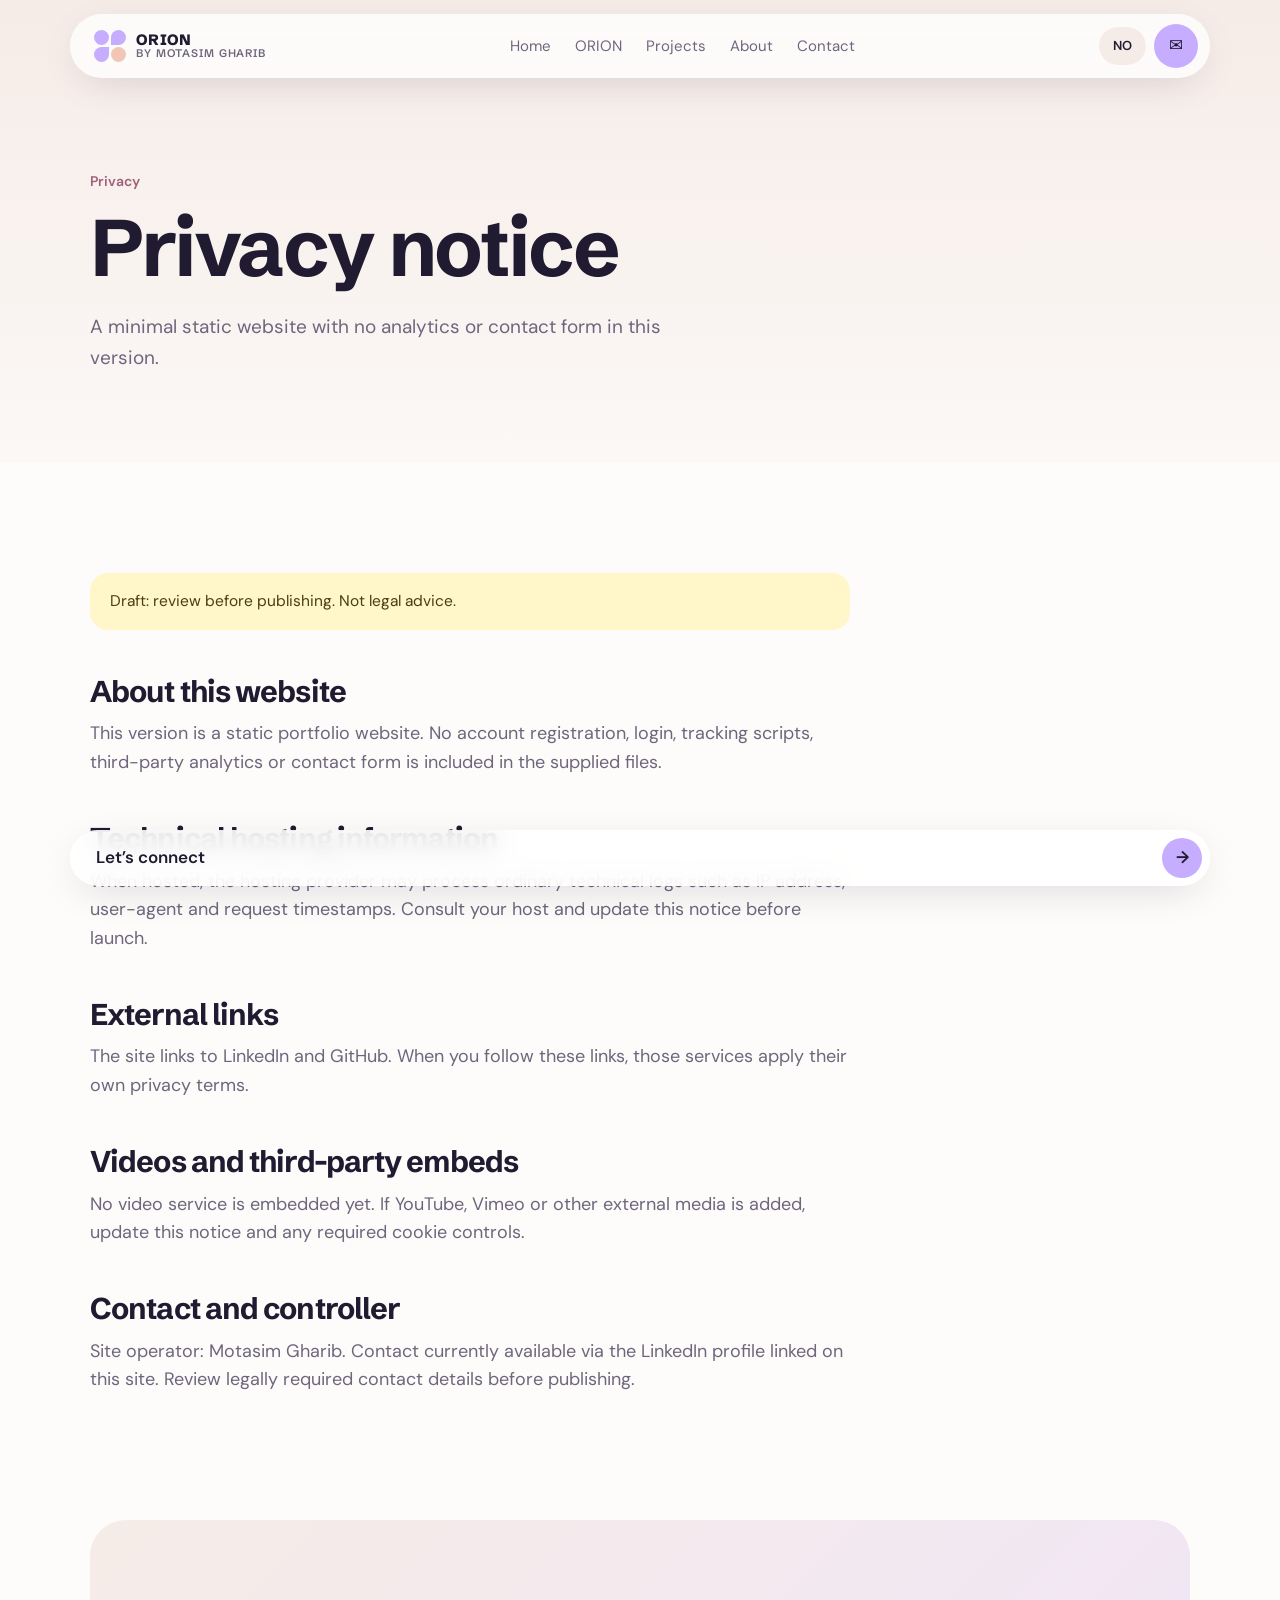
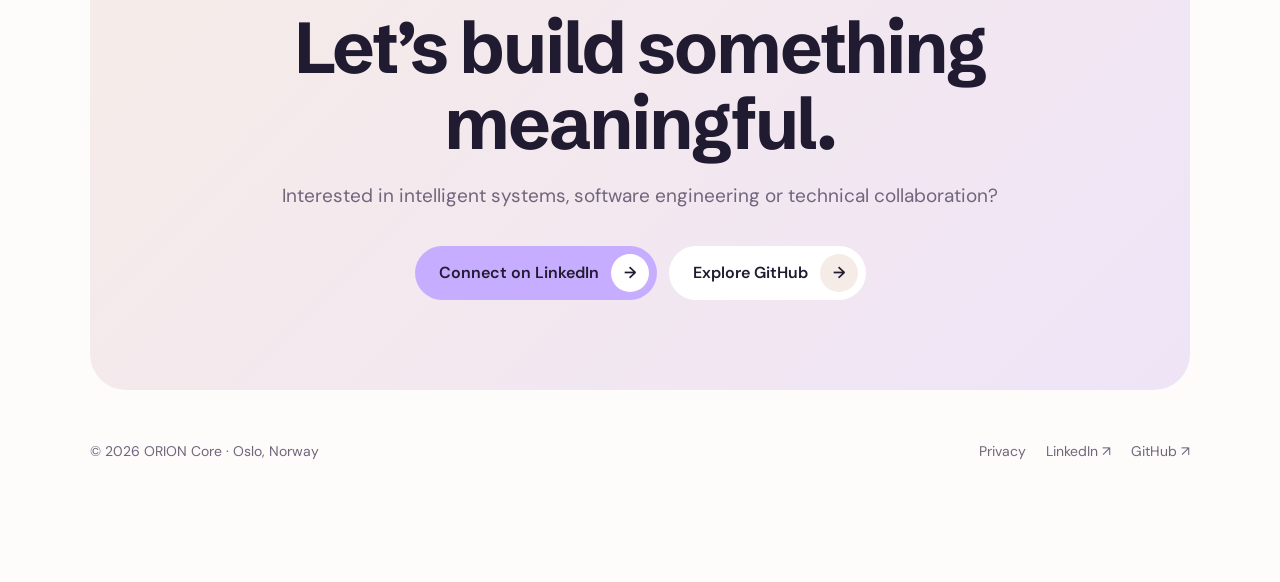
==== privacy/index.html @ 1981efc3 "ORION Core website Co-Authored-By: Claude Opus 5.5 <noreply@anthropic.com>" ====
<!doctype html>
<html lang="en">
<head>
<meta charset="utf-8">
<meta name="viewport" content="width=device-width, initial-scale=1">
<meta name="description" content="A minimal static website with no analytics or contact form in this version.">
<title>Privacy | ORION Core</title>
<link rel="icon" type="image/svg+xml" href="../assets/images/favicon.svg">
<link rel="preconnect" href="https://fonts.googleapis.com"><link rel="preconnect" href="https://fonts.gstatic.com" crossorigin>
<link href="https://fonts.googleapis.com/css2?family=DM+Sans:wght@400;500;600&family=Schibsted+Grotesk:wght@600;700;800&display=swap" rel="stylesheet">
<link rel="stylesheet" href="../assets/css/site.css">
</head>
<body>
<a class="skip" href="#main">Skip to content</a>
<nav class="top" aria-label="Primary"><div class="pill">
  <a class="logo" href="../index.html"><span class="mark" aria-hidden="true"><i></i><i></i><i></i><i></i></span><span>ORION<small>BY MOTASIM GHARIB</small></span></a>
  <ul class="links" id="nav-links"><li><a href="../index.html">Home</a></li><li><a href="../orion/index.html">ORION</a></li><li><a href="../projects/index.html">Projects</a></li><li><a href="../about/index.html">About</a></li><li><a href="../contact/index.html">Contact</a></li></ul>
  <div class="actions">
    <a class="lang" href="../no/privacy/index.html" aria-label="Les på norsk">NO</a>
    <a class="round" href="../contact/index.html" aria-label="Contact">✉</a>
    <button class="round menu" aria-expanded="false" aria-controls="nav-links" aria-label="Menu">☰</button>
  </div>
</div></nav>
<main id="main">
<header class="phero"><div class="wrap"><div class="eyebrow">Privacy</div><h1>Privacy notice</h1><p>A minimal static website with no analytics or contact form in this version.</p></div></header><section><div class="wrap"><div class="prose rv"><div class="notice">Draft: review before publishing. Not legal advice.</div><h2>About this website</h2><p>This version is a static portfolio website. No account registration, login, tracking scripts, third-party analytics or contact form is included in the supplied files.</p><h2>Technical hosting information</h2><p>When hosted, the hosting provider may process ordinary technical logs such as IP address, user-agent and request timestamps. Consult your host and update this notice before launch.</p><h2>External links</h2><p>The site links to LinkedIn and GitHub. When you follow these links, those services apply their own privacy terms.</p><h2>Videos and third-party embeds</h2><p>No video service is embedded yet. If YouTube, Vimeo or other external media is added, update this notice and any required cookie controls.</p><h2>Contact and controller</h2><p>Site operator: Motasim Gharib. Contact currently available via the LinkedIn profile linked on this site. Review legally required contact details before publishing.</p></div></div></section>
</main>
<div class="wrap">
  <div class="cta rv">
    <h2>Let’s build something meaningful.</h2>
    <p>Interested in intelligent systems, software engineering or technical collaboration?</p>
    <div class="row">
      <a class="btn main" href="https://www.linkedin.com/in/motasim-gharib/" target="_blank" rel="noopener noreferrer">Connect on LinkedIn <span class="a">→</span></a>
      <a class="btn soft" href="https://github.com/Motasim-1" target="_blank" rel="noopener noreferrer">Explore GitHub <span class="a">→</span></a>
    </div>
  </div>
  <footer class="foot"><span>© 2026 ORION Core · Oslo, Norway</span><nav aria-label="Footer"><a href="../privacy/index.html">Privacy</a><a href="https://www.linkedin.com/in/motasim-gharib/" target="_blank" rel="noopener noreferrer">LinkedIn ↗</a><a href="https://github.com/Motasim-1" target="_blank" rel="noopener noreferrer">GitHub ↗</a></nav></footer>
</div>
<div class="sticky"><a href="../contact/index.html"><span>Let’s connect</span><span class="a">→</span></a></div>
<script src="../assets/js/site.js" defer></script>
</body>
</html>
---- assets/css/site.css ----
:root{
  --bg:#fdfcfa; --blush:#f6ece7; --blush2:#fbf8f6; --ink:#211b31;
  --muted:#6f667d; --line:#e6dfe4; --lav:#c7adff; --lav2:#efe6fb; --sun:#fff6c9; --peach:#f2c6b4; --rose:#a0607a;
}
*{box-sizing:border-box;margin:0;padding:0}
html{scroll-behavior:smooth}
body{background:var(--bg);color:var(--ink);font:17px/1.6 "DM Sans",system-ui,sans-serif;overflow-x:hidden}
a{color:inherit;text-decoration:none}
.wrap{max-width:1140px;margin:0 auto;padding:0 20px}
h1,h2,h3{font-family:"Schibsted Grotesk",sans-serif;letter-spacing:-.03em;line-height:1.05}
.skip{position:absolute;left:-999px}.skip:focus{left:16px;top:16px;z-index:99;background:#fff;padding:8px 14px;border-radius:99px}

/* nav */
nav.top{position:fixed;top:14px;left:16px;right:16px;z-index:20}
.pill{max-width:1140px;margin:0 auto;display:flex;align-items:center;justify-content:space-between;gap:16px;
  background:rgba(255,255,255,.78);backdrop-filter:blur(14px);-webkit-backdrop-filter:blur(14px);border-radius:999px;padding:10px 12px 10px 24px;
  box-shadow:0 10px 40px -12px rgba(33,27,49,.18)}
.logo{display:flex;align-items:center;gap:10px;font-family:"Schibsted Grotesk";font-weight:800;font-size:15px;line-height:1.05;letter-spacing:.02em}
.logo small{display:block;font-weight:600;color:var(--muted);font-size:11px;letter-spacing:.08em}
.mark{width:32px;height:32px;position:relative;flex:none}
.mark i{position:absolute;width:15px;height:15px;border-radius:50%;background:var(--lav)}
.mark i:nth-child(1){top:0;left:0}.mark i:nth-child(2){top:0;right:0;border-radius:50% 50% 50% 0}
.mark i:nth-child(3){bottom:0;left:0;border-radius:50% 0 50% 50%}.mark i:nth-child(4){bottom:0;right:0;background:var(--peach)}
.links{display:flex;gap:24px;list-style:none;font-size:15px;color:var(--muted)}
.links a:hover,.links a[aria-current]{color:var(--ink)}
.links a[aria-current]{font-weight:600}
.actions{display:flex;gap:8px;align-items:center}
.lang{font-size:13px;font-weight:600;padding:9px 14px;border-radius:99px;background:var(--blush)}
.round{width:44px;height:44px;border-radius:50%;display:grid;place-items:center;background:var(--lav);color:var(--ink);border:0;font:inherit;cursor:pointer}
.menu{display:none}
@media(max-width:860px){
  .menu{display:grid}
  .links{display:none;position:absolute;top:72px;left:0;right:0;flex-direction:column;gap:0;background:#fff;border-radius:24px;padding:10px;box-shadow:0 20px 50px -20px rgba(33,27,49,.25)}
  .links.open{display:flex}
  .links a{display:block;padding:12px 16px;border-radius:14px;font-size:17px}
  .links a:hover{background:var(--blush2)}
}

/* buttons */
.btn{display:inline-flex;align-items:center;gap:12px;padding:8px 8px 8px 24px;border-radius:999px;font-weight:600;font-size:16px;transition:.25s}
.btn .a{width:38px;height:38px;border-radius:50%;display:grid;place-items:center;transition:.25s}
.btn.main{background:var(--lav);color:var(--ink)}.btn.main .a{background:#fff}
.btn.soft{background:#fff;color:var(--ink)}.btn.soft .a{background:var(--blush)}
.btn:hover .a{transform:translateX(4px)}
.link{font-weight:600;margin-left:18px;display:inline-block;padding:10px 0}

/* hero (home) */
.hero{min-height:100vh;background:linear-gradient(180deg,var(--blush) 0%,var(--blush2) 100%);display:flex;align-items:flex-end;padding:130px 0 90px}
.hero .wrap{width:100%;display:grid;grid-template-columns:1.05fr 1fr;gap:40px;align-items:end}
.hero h1{font-size:clamp(46px,7.4vw,96px);line-height:1.02}
.hero h1 .w{opacity:.18;transition:opacity .6s}
.hero h1 .w.on{opacity:1}
.hero p{color:var(--muted);font-size:19px;max-width:500px;margin:26px 0 34px}
.visual{position:relative}
.chip{position:absolute;top:-18px;right:20px;background:var(--sun);color:#4a3d12;border-radius:999px;padding:8px 16px;font-size:13px;font-weight:600;z-index:1}
.board{background:#fff;border-radius:28px;padding:26px;box-shadow:0 40px 80px -30px rgba(33,27,49,.35);transform:rotate(1.5deg)}
.board .in{background:var(--blush);border-radius:16px;padding:14px 16px;font-weight:500}
.lbl{display:block;font-size:12px;font-weight:600;color:var(--rose);margin-bottom:2px}
.core{margin:16px auto;width:max-content;display:flex;align-items:center;gap:10px;background:var(--lav);border-radius:999px;padding:10px 20px;font-family:"Schibsted Grotesk";font-weight:700}
.core span{width:10px;height:10px;border-radius:50%;background:#fff;animation:ping 2s infinite}
@keyframes ping{0%{box-shadow:0 0 0 0 rgba(255,255,255,.9)}70%{box-shadow:0 0 0 10px rgba(255,255,255,0)}}
.tasks{list-style:none}
.tasks li{display:flex;align-items:center;gap:12px;padding:11px 4px;border-top:1px solid var(--line);font-size:15px}
.tasks i{width:24px;height:24px;border-radius:50%;display:grid;place-items:center;font-style:normal;font-size:12px;font-weight:700;flex:none}
.ok{background:var(--lav)}
.wait{background:var(--sun);color:#4a3d12}
@media(max-width:900px){.hero .wrap{grid-template-columns:1fr}}

/* page hero (subpages) */
.phero{background:linear-gradient(180deg,var(--blush) 0%,var(--blush2) 100%);padding:170px 0 90px}
.phero h1{font-size:clamp(40px,6.4vw,80px);max-width:900px}
.phero p{color:var(--muted);font-size:19px;max-width:640px;margin-top:22px}

section{padding:110px 0}
.eyebrow{font-size:14px;font-weight:600;color:var(--rose);margin-bottom:14px}
.h2{font-size:clamp(34px,5vw,62px);max-width:820px}
.lead{color:var(--muted);font-size:19px;max-width:640px;margin-top:20px}

/* steps */
.steps{display:grid;grid-template-columns:repeat(4,1fr);gap:16px;margin-top:60px}
.step{background:var(--blush2);border-radius:26px;padding:28px 24px 30px;transition:.3s}
.step:hover{background:var(--blush);transform:translateY(-4px)}
.step .n{font-family:"Schibsted Grotesk";font-weight:800;font-size:15px;width:42px;height:42px;border-radius:50%;display:grid;place-items:center;background:#fff;margin-bottom:46px}
.step:last-child .n{background:var(--lav)}
.step h3{font-size:24px;margin-bottom:10px}
.step p{color:var(--muted);font-size:15.5px}
@media(max-width:900px){.steps{grid-template-columns:1fr 1fr}}
@media(max-width:540px){.steps{grid-template-columns:1fr}}

/* lavender block */
.night{background:var(--lav2);border-radius:36px;margin:0 16px;padding:110px 0}
.night .lead{color:var(--muted)}
.ideas{display:grid;grid-template-columns:1fr 1fr;gap:0 60px;margin-top:56px}
.idea{display:flex;gap:18px;padding:26px 0;border-top:1px solid rgba(33,27,49,.08)}
.idea .ck{flex:none;width:28px;height:28px;border-radius:50%;background:#fff;display:grid;place-items:center;font-size:14px;font-weight:700;margin-top:2px}
.idea h3{font-size:21px;margin-bottom:6px}
.idea p{color:var(--muted);font-size:15.5px}
@media(max-width:800px){.ideas{grid-template-columns:1fr}}

/* cards */
.cards{display:grid;grid-template-columns:repeat(3,1fr);gap:16px;margin-top:50px}
.cards.two{grid-template-columns:1fr 1fr}
.card{border-radius:26px;padding:32px;background:var(--blush2);transition:.3s;display:flex;flex-direction:column}
.card:hover{transform:translateY(-4px)}
.card:nth-child(3n+1){background:var(--blush)}.card:nth-child(3n+2){background:var(--lav2)}.card:nth-child(3n){background:var(--sun)}
.card .tag{font-size:12px;font-weight:600;letter-spacing:.06em;color:var(--rose);margin-bottom:14px}
.card h3{font-size:24px;margin-bottom:12px}
.card p{color:var(--muted);font-size:15.5px;flex:1}
.card .more{margin-top:20px;font-weight:600}
@media(max-width:900px){.cards,.cards.two{grid-template-columns:1fr}}

/* prose */
.prose{max-width:760px}
.prose h2{font-size:30px;margin:46px 0 12px}
.prose h2:first-child{margin-top:0}
.prose p{color:var(--muted);margin-bottom:16px;font-size:18px}
.notice{background:var(--sun);color:#4a3d12;border-radius:18px;padding:16px 20px;margin-bottom:40px;font-size:15.5px}
.chips{display:flex;flex-wrap:wrap;gap:10px;margin-top:14px}
.chips span{background:var(--lav2);border-radius:99px;padding:8px 16px;font-size:15px;font-weight:500}

/* about split */
.split{display:grid;grid-template-columns:1fr 1fr;gap:60px;align-items:start}
.split p{color:var(--muted);font-size:18px}
@media(max-width:860px){.split{grid-template-columns:1fr;gap:24px}}

/* cta */
.cta{background:linear-gradient(135deg,var(--blush),#efe4f7);border-radius:36px;padding:90px 30px;text-align:center;margin-bottom:20px}
.cta h2{font-size:clamp(36px,6vw,72px);max-width:800px;margin:0 auto 20px}
.cta p{color:var(--muted);font-size:19px;margin-bottom:34px}
.row{display:flex;gap:12px;justify-content:center;flex-wrap:wrap}
.foot{padding:30px 0 120px;color:var(--muted);font-size:14px;display:flex;justify-content:space-between;flex-wrap:wrap;gap:14px}
.foot nav{display:flex;gap:20px}
.foot a:hover{color:var(--ink)}

/* sticky bar */
.sticky{position:fixed;left:16px;right:16px;bottom:14px;z-index:20;transition:.4s}
.sticky a{max-width:1140px;margin:0 auto;display:flex;justify-content:space-between;align-items:center;background:rgba(255,255,255,.85);backdrop-filter:blur(12px);-webkit-backdrop-filter:blur(12px);box-shadow:0 10px 40px -12px rgba(33,27,49,.2);border-radius:999px;padding:8px 8px 8px 26px;font-weight:600}
.sticky .a{width:40px;height:40px;border-radius:50%;background:var(--lav);display:grid;place-items:center}
.sticky.hide{transform:translateY(120px)}

.rv{opacity:0;transform:translateY(30px);transition:.9s cubic-bezier(.2,.7,.2,1)}
.rv.in{opacity:1;transform:none}
@media(prefers-reduced-motion:reduce){.rv{opacity:1;transform:none;transition:none}.hero h1 .w{opacity:1}*{animation:none!important}}
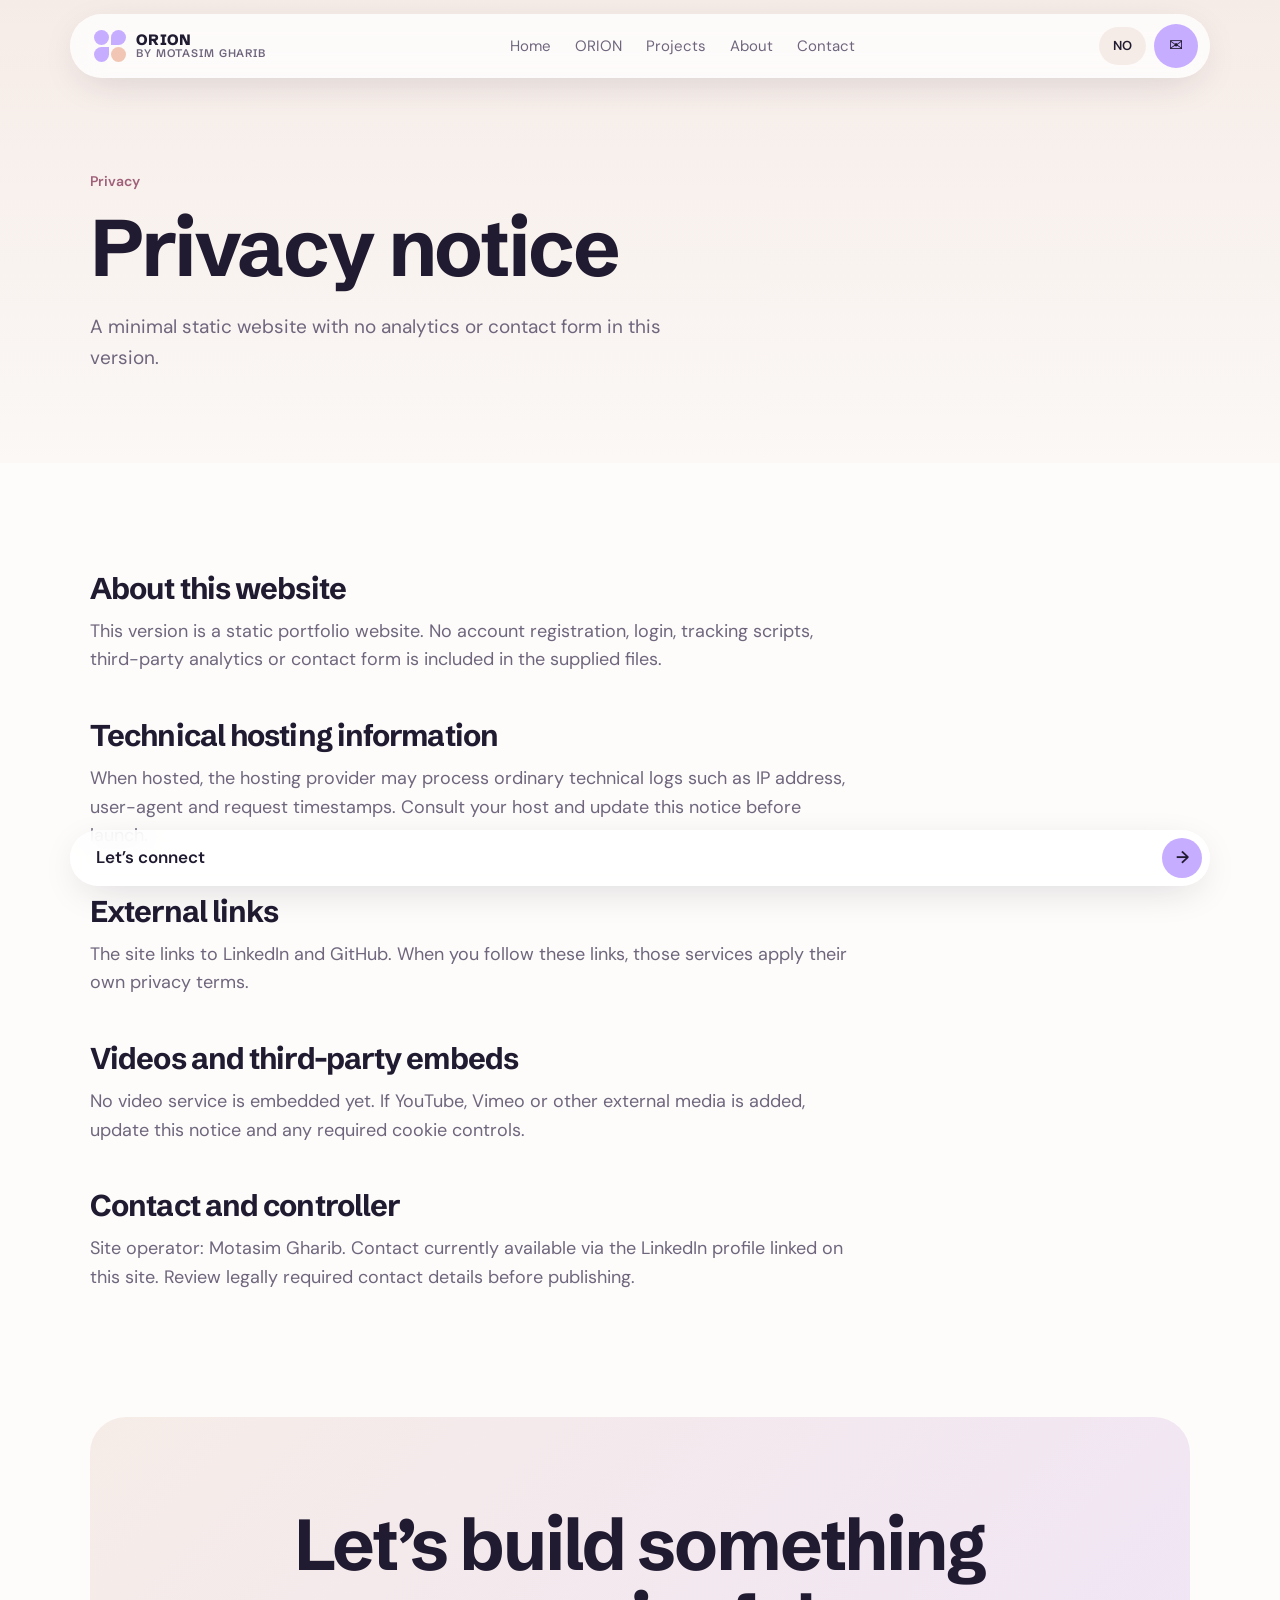
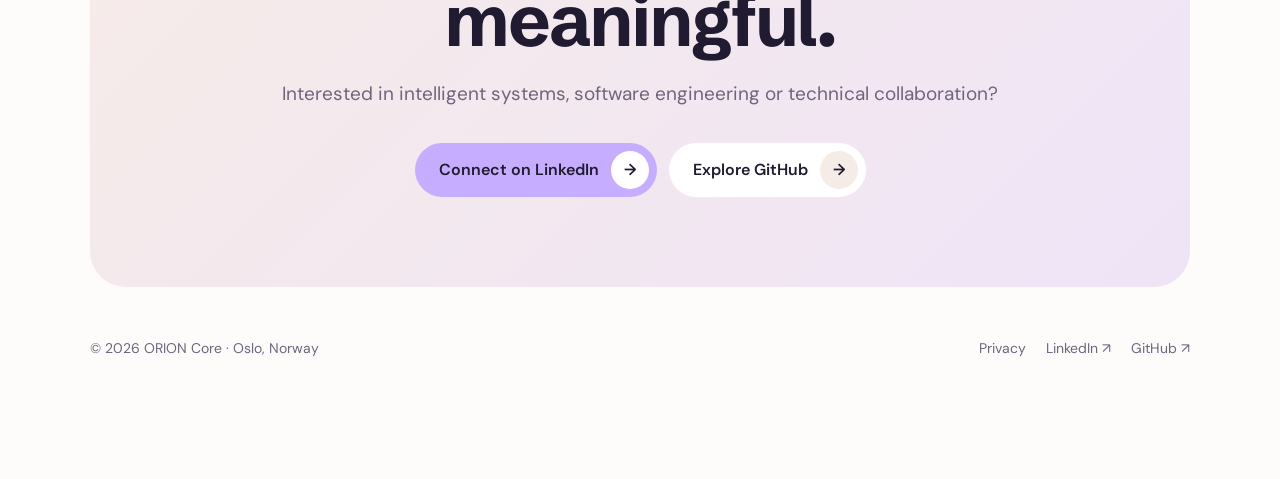
==== commit 227e9e0b: "Remove draft notice from privacy pages Co-Authored-By: Claude Opus 5.5 <noreply@anthropic.com>" ====
--- a/privacy/index.html
+++ b/privacy/index.html
@@ -22,7 +22,7 @@
   </div>
 </div></nav>
 <main id="main">
-<header class="phero"><div class="wrap"><div class="eyebrow">Privacy</div><h1>Privacy notice</h1><p>A minimal static website with no analytics or contact form in this version.</p></div></header><section><div class="wrap"><div class="prose rv"><div class="notice">Draft: review before publishing. Not legal advice.</div><h2>About this website</h2><p>This version is a static portfolio website. No account registration, login, tracking scripts, third-party analytics or contact form is included in the supplied files.</p><h2>Technical hosting information</h2><p>When hosted, the hosting provider may process ordinary technical logs such as IP address, user-agent and request timestamps. Consult your host and update this notice before launch.</p><h2>External links</h2><p>The site links to LinkedIn and GitHub. When you follow these links, those services apply their own privacy terms.</p><h2>Videos and third-party embeds</h2><p>No video service is embedded yet. If YouTube, Vimeo or other external media is added, update this notice and any required cookie controls.</p><h2>Contact and controller</h2><p>Site operator: Motasim Gharib. Contact currently available via the LinkedIn profile linked on this site. Review legally required contact details before publishing.</p></div></div></section>
+<header class="phero"><div class="wrap"><div class="eyebrow">Privacy</div><h1>Privacy notice</h1><p>A minimal static website with no analytics or contact form in this version.</p></div></header><section><div class="wrap"><div class="prose rv"><h2>About this website</h2><p>This version is a static portfolio website. No account registration, login, tracking scripts, third-party analytics or contact form is included in the supplied files.</p><h2>Technical hosting information</h2><p>When hosted, the hosting provider may process ordinary technical logs such as IP address, user-agent and request timestamps. Consult your host and update this notice before launch.</p><h2>External links</h2><p>The site links to LinkedIn and GitHub. When you follow these links, those services apply their own privacy terms.</p><h2>Videos and third-party embeds</h2><p>No video service is embedded yet. If YouTube, Vimeo or other external media is added, update this notice and any required cookie controls.</p><h2>Contact and controller</h2><p>Site operator: Motasim Gharib. Contact currently available via the LinkedIn profile linked on this site. Review legally required contact details before publishing.</p></div></div></section>
 </main>
 <div class="wrap">
   <div class="cta rv">
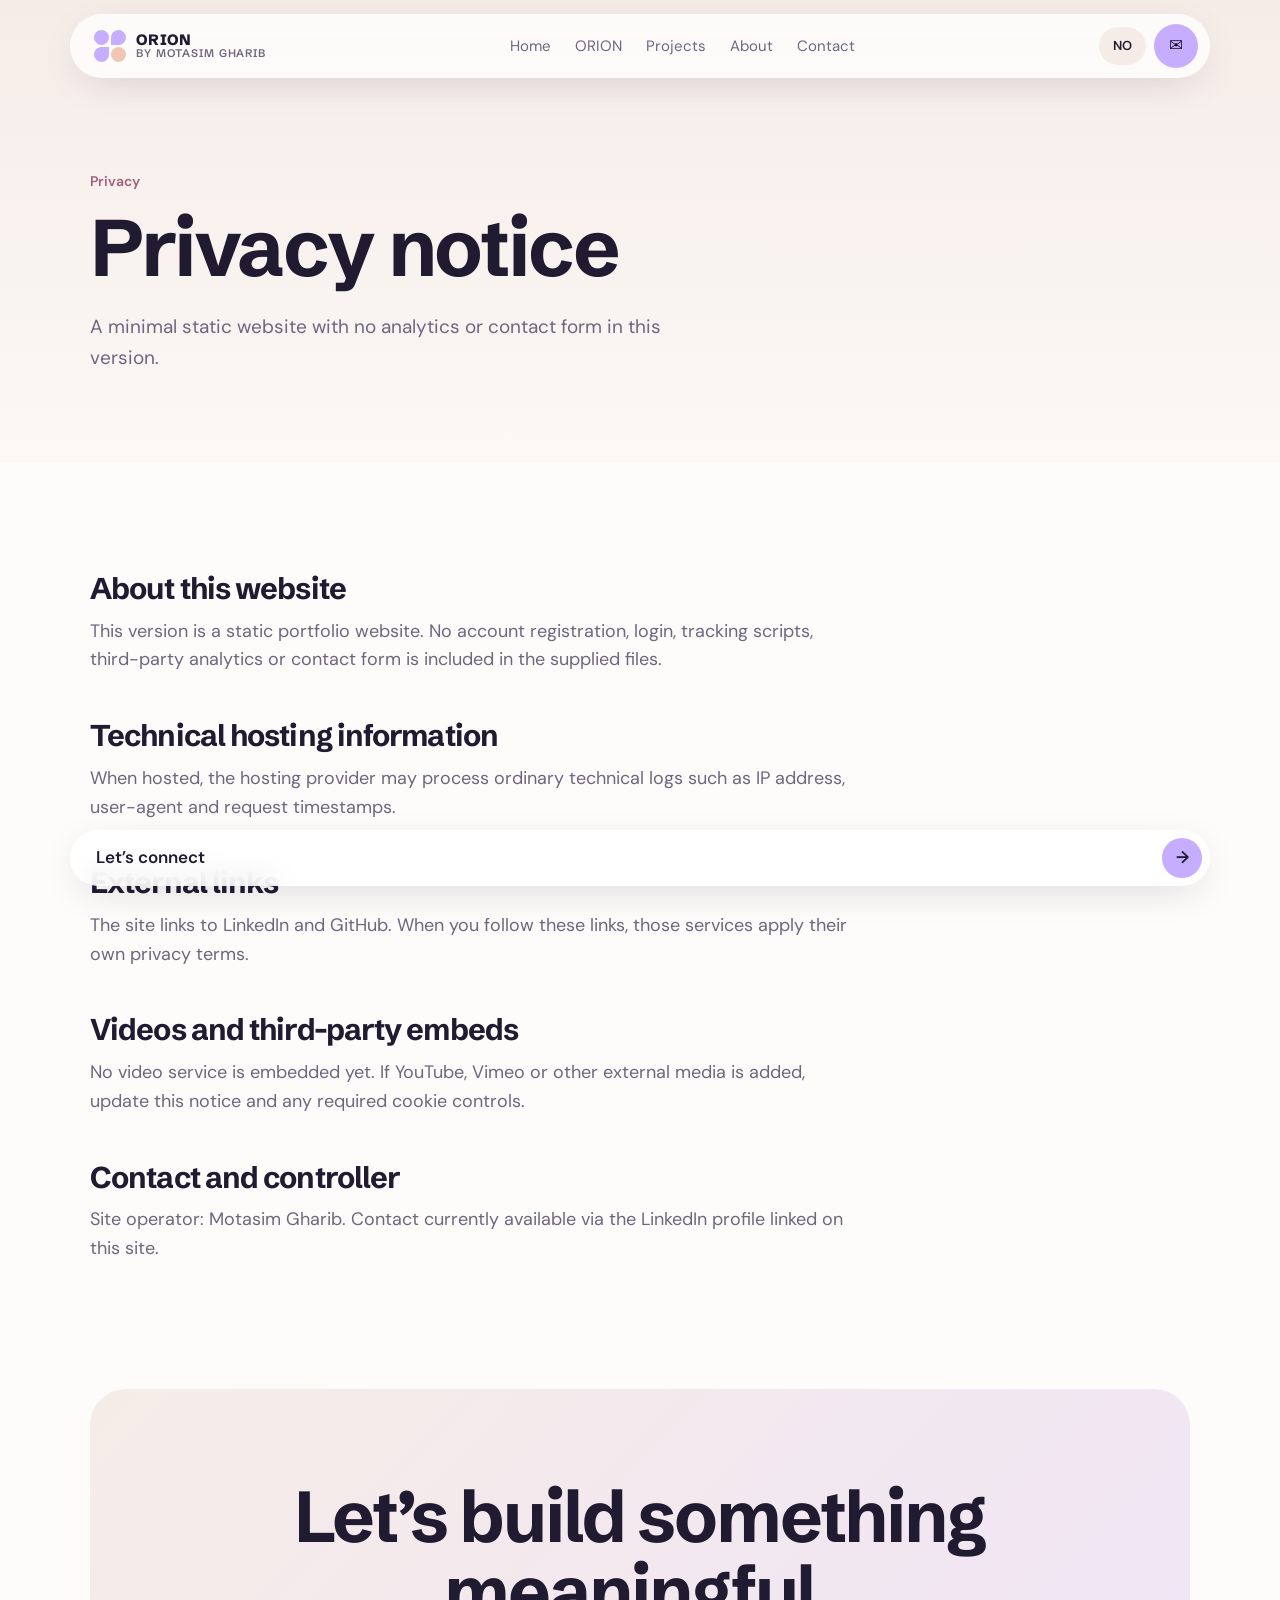
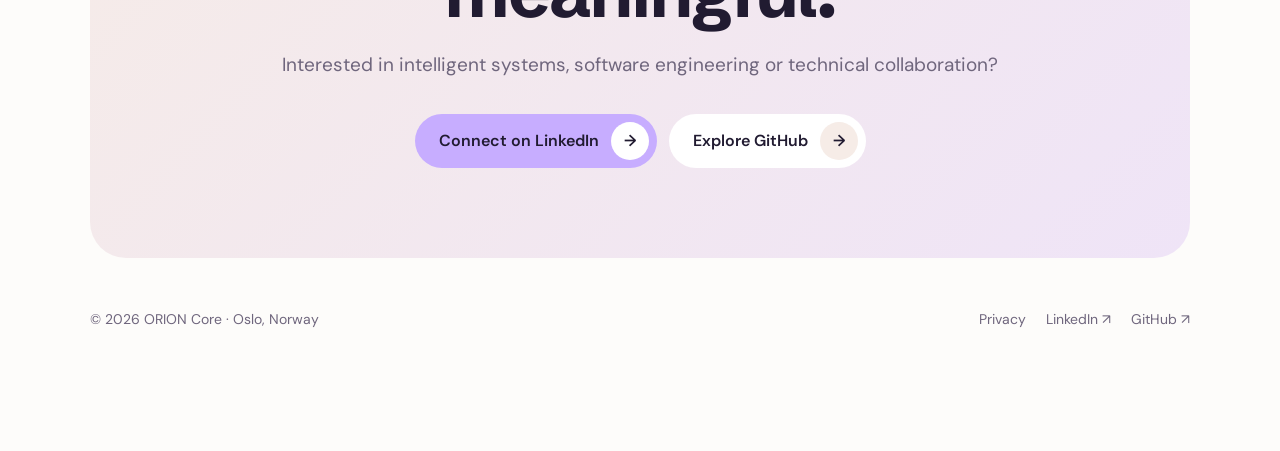
==== commit e83f4e2a: "Remove internal notes from privacy pages Co-Authored-By: Claude Opus 5.5 <noreply@anthropic.com>" ====
--- a/privacy/index.html
+++ b/privacy/index.html
@@ -22,7 +22,7 @@
   </div>
 </div></nav>
 <main id="main">
-<header class="phero"><div class="wrap"><div class="eyebrow">Privacy</div><h1>Privacy notice</h1><p>A minimal static website with no analytics or contact form in this version.</p></div></header><section><div class="wrap"><div class="prose rv"><h2>About this website</h2><p>This version is a static portfolio website. No account registration, login, tracking scripts, third-party analytics or contact form is included in the supplied files.</p><h2>Technical hosting information</h2><p>When hosted, the hosting provider may process ordinary technical logs such as IP address, user-agent and request timestamps. Consult your host and update this notice before launch.</p><h2>External links</h2><p>The site links to LinkedIn and GitHub. When you follow these links, those services apply their own privacy terms.</p><h2>Videos and third-party embeds</h2><p>No video service is embedded yet. If YouTube, Vimeo or other external media is added, update this notice and any required cookie controls.</p><h2>Contact and controller</h2><p>Site operator: Motasim Gharib. Contact currently available via the LinkedIn profile linked on this site. Review legally required contact details before publishing.</p></div></div></section>
+<header class="phero"><div class="wrap"><div class="eyebrow">Privacy</div><h1>Privacy notice</h1><p>A minimal static website with no analytics or contact form in this version.</p></div></header><section><div class="wrap"><div class="prose rv"><h2>About this website</h2><p>This version is a static portfolio website. No account registration, login, tracking scripts, third-party analytics or contact form is included in the supplied files.</p><h2>Technical hosting information</h2><p>When hosted, the hosting provider may process ordinary technical logs such as IP address, user-agent and request timestamps.</p><h2>External links</h2><p>The site links to LinkedIn and GitHub. When you follow these links, those services apply their own privacy terms.</p><h2>Videos and third-party embeds</h2><p>No video service is embedded yet. If YouTube, Vimeo or other external media is added, update this notice and any required cookie controls.</p><h2>Contact and controller</h2><p>Site operator: Motasim Gharib. Contact currently available via the LinkedIn profile linked on this site.</p></div></div></section>
 </main>
 <div class="wrap">
   <div class="cta rv">
